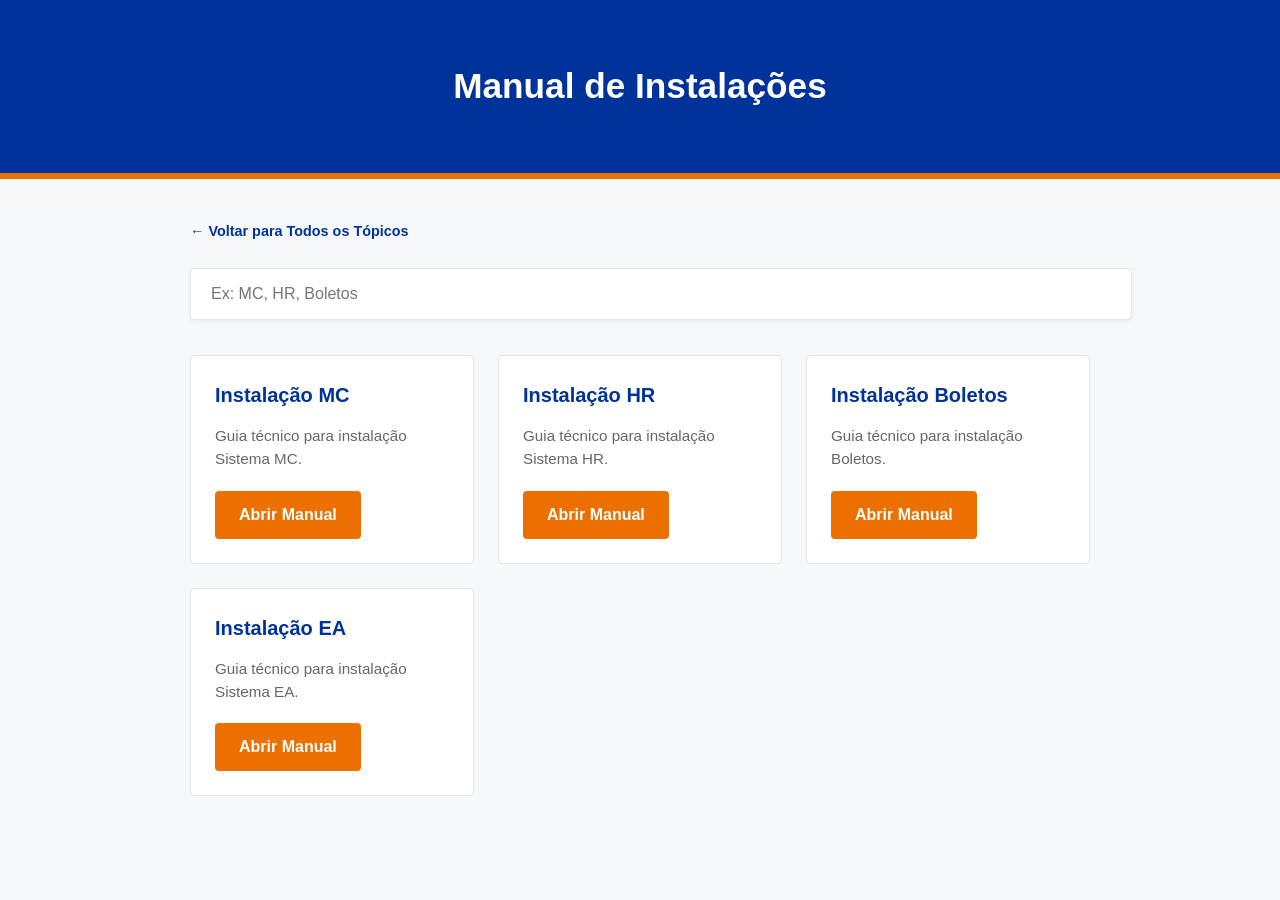
==== Projeto-teste/Origem/manual-mesas.html @ 1c13310c "Primeiro Upload" ====
<!DOCTYPE html>
<html lang="pt-br">
<head>
    <meta charset="UTF-8">
    <meta name="viewport" content="width=device-width, initial-scale=1.0">
    <title>Manual Mesas Instalações | Base de Conhecimento</title>
    <link rel="stylesheet" href="style.css">
</head>
<body>

    <header>
        <h1>Manual de Instalações</h1>
    </header>

    <main class="manual-container">
        <nav class="back-nav">
            <a href="lista-topicos.html">← Voltar para Todos os Tópicos</a>
        </nav>

        <div class="search-wrapper">
            <input type="text" id="localSearch" class="local-search" placeholder="Ex: MC, HR, Boletos">
        </div>

        <div class="grid-topicos" id="manualGrid">
            <div class="item-manual">
                <h2>Instalação MC</h2>
                <p>Guia técnico para instalação Sistema MC.</p>
                <a href="manuais/instalacao-mc.pdf" class="btn-manual">Abrir Manual</a>
            </div>

            <div class="item-manual">
                <h2>Instalação HR</h2>
                <p>Guia técnico para instalação Sistema HR.</p>
                <a href="manuais/instalacao-HR.pdf" target="_blank" class="btn-manual">Abrir Manual</a>
            </div>

            <div class="item-manual">
                <h2>Instalação Boletos</h2>
                <p>Guia técnico para instalação Boletos.</p>
                <a href="manuais/instalacao-Boletos.pdf" class="btn-manual">Abrir Manual</a>
            </div>

              <div class="item-manual">
                <h2>Instalação EA</h2>
                <p>Guia técnico para instalação Sistema EA.</p>
                <a href="manuais/instalacao-EA.pdf" class="btn-manual">Abrir Manual</a>
            </div>
        </div>
    </main>

    <script src="script-manual.js"></script>
</body>
</html>
---- Projeto-teste/Origem/style.css ----
/* --- Identidade Visual Itaú --- */
:root {
    --itau-orange: #EC7000;    /* Laranja Itaú */
    --itau-blue: #003399;      /* Azul Marinho */
    --bg-light: #F7F8F9;       /* Fundo acinzentado */
    --text-dark: #333333;      /* Texto principal */
    --text-gray: #666666;      /* Texto secundário */
    --white: #FFFFFF;
    --border: #E5E5E5;
}

body {
    font-family: 'Itau Text', 'Segoe UI', Arial, sans-serif;
    background-color: var(--bg-light);
    color: var(--text-dark);
    margin: 0;
    line-height: 1.5;
}

/* --- Header Robusto --- */
header {
    background-color: var(--itau-blue);
    color: var(--white);
    padding: 60px 20px;
    text-align: center;
    border-bottom: 6px solid var(--itau-orange);
}

header h1 { 
    margin: 0; 
    font-size: 2.2rem; 
    font-weight: 700;
}

header p { 
    margin-top: 10px; 
    font-size: 1.1rem; 
    opacity: 0.9; 
}

/* --- Container --- */
.manual-container, .topic-list {
    max-width: 900px;
    margin: 40px auto;
    padding: 0 20px;
}

.back-nav { margin-bottom: 25px; }
.back-nav a { 
    color: var(--itau-blue); 
    text-decoration: none; 
    font-weight: bold;
    font-size: 0.9rem;
}

/* --- Busca Estilo Clean --- */
.search-wrapper { margin-bottom: 35px; }
.local-search {
    width: 100%;
    padding: 16px 20px;
    border-radius: 4px; /* Cantos menos arredondados transmitem seriedade */
    border: 1px solid var(--border);
    font-size: 1rem;
    outline: none;
    box-shadow: 0 2px 5px rgba(0,0,0,0.05);
}
.local-search:focus { border-color: var(--itau-orange); }

/* --- Cards e Lista --- */
.grid-topicos {
    display: grid;
    grid-template-columns: repeat(auto-fit, minmax(280px, 1fr));
    gap: 24px;
}

.item-manual, .topic-item {
    background: var(--white);
    border: 1px solid var(--border);
    border-radius: 4px;
    padding: 24px;
    transition: all 0.2s ease;
}

/* Efeito de destaque discreto */
.item-manual:hover, .topic-item:hover {
    box-shadow: 0 4px 15px rgba(0,0,0,0.1);
    border-color: var(--itau-orange);
}

.item-manual h2 { 
    margin: 0 0 12px; 
    font-size: 1.25rem; 
    color: var(--itau-blue); 
}

.item-manual p { 
    color: var(--text-gray); 
    font-size: 0.95rem;
    margin-bottom: 20px;
}

/* --- Topic Item (Lista) --- */
.topic-item {
    display: flex;
    justify-content: space-between;
    align-items: center;
    margin-bottom: 12px;
    border-left: 4px solid var(--itau-blue);
}

.topic-item a { 
    text-decoration: none; 
    color: var(--text-dark); 
    font-weight: 600; 
}

/* --- Elementos de UI --- */
.badge {
    background: #F2F4F7;
    color: var(--itau-blue);
    padding: 6px 12px;
    font-size: 0.75rem;
    font-weight: 700;
    text-transform: uppercase;
}

.btn-manual {
    display: inline-block;
    background-color: var(--itau-orange);
    color: var(--white);
    padding: 12px 24px;
    text-align: center;
    text-decoration: none;
    font-weight: bold;
    border-radius: 4px;
    transition: background 0.2s;
}

.btn-manual:hover {
    background-color: #D66500;
}
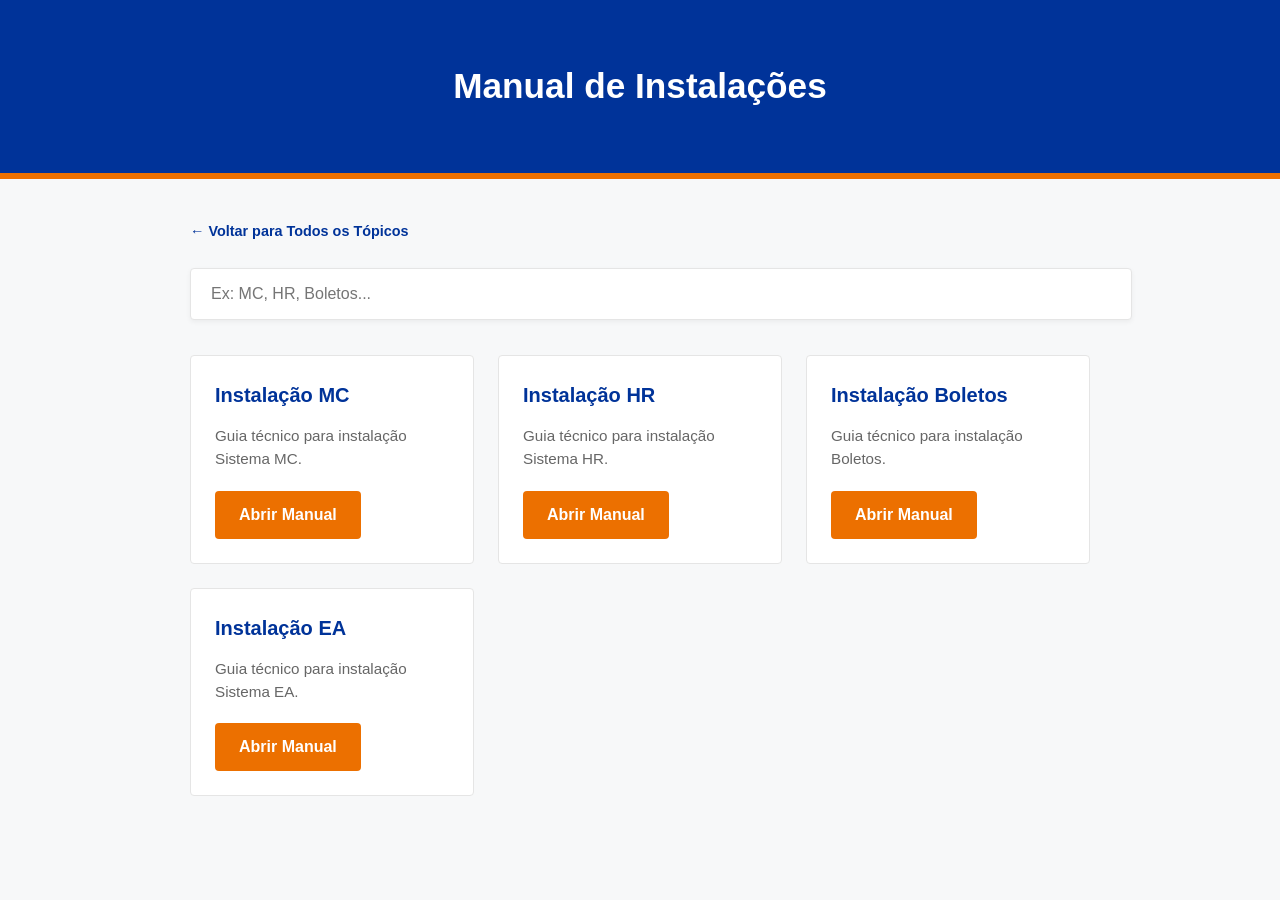
==== commit 49ffb5b0: "ALteração001" ====
--- a/Projeto-teste/Origem/manual-mesas.html
+++ b/Projeto-teste/Origem/manual-mesas.html
@@ -18,7 +18,7 @@
         </nav>
 
         <div class="search-wrapper">
-            <input type="text" id="localSearch" class="local-search" placeholder="Ex: MC, HR, Boletos">
+            <input type="text" id="localSearch" class="local-search" placeholder="Ex: MC, HR, Boletos...">
         </div>
 
         <div class="grid-topicos" id="manualGrid">
